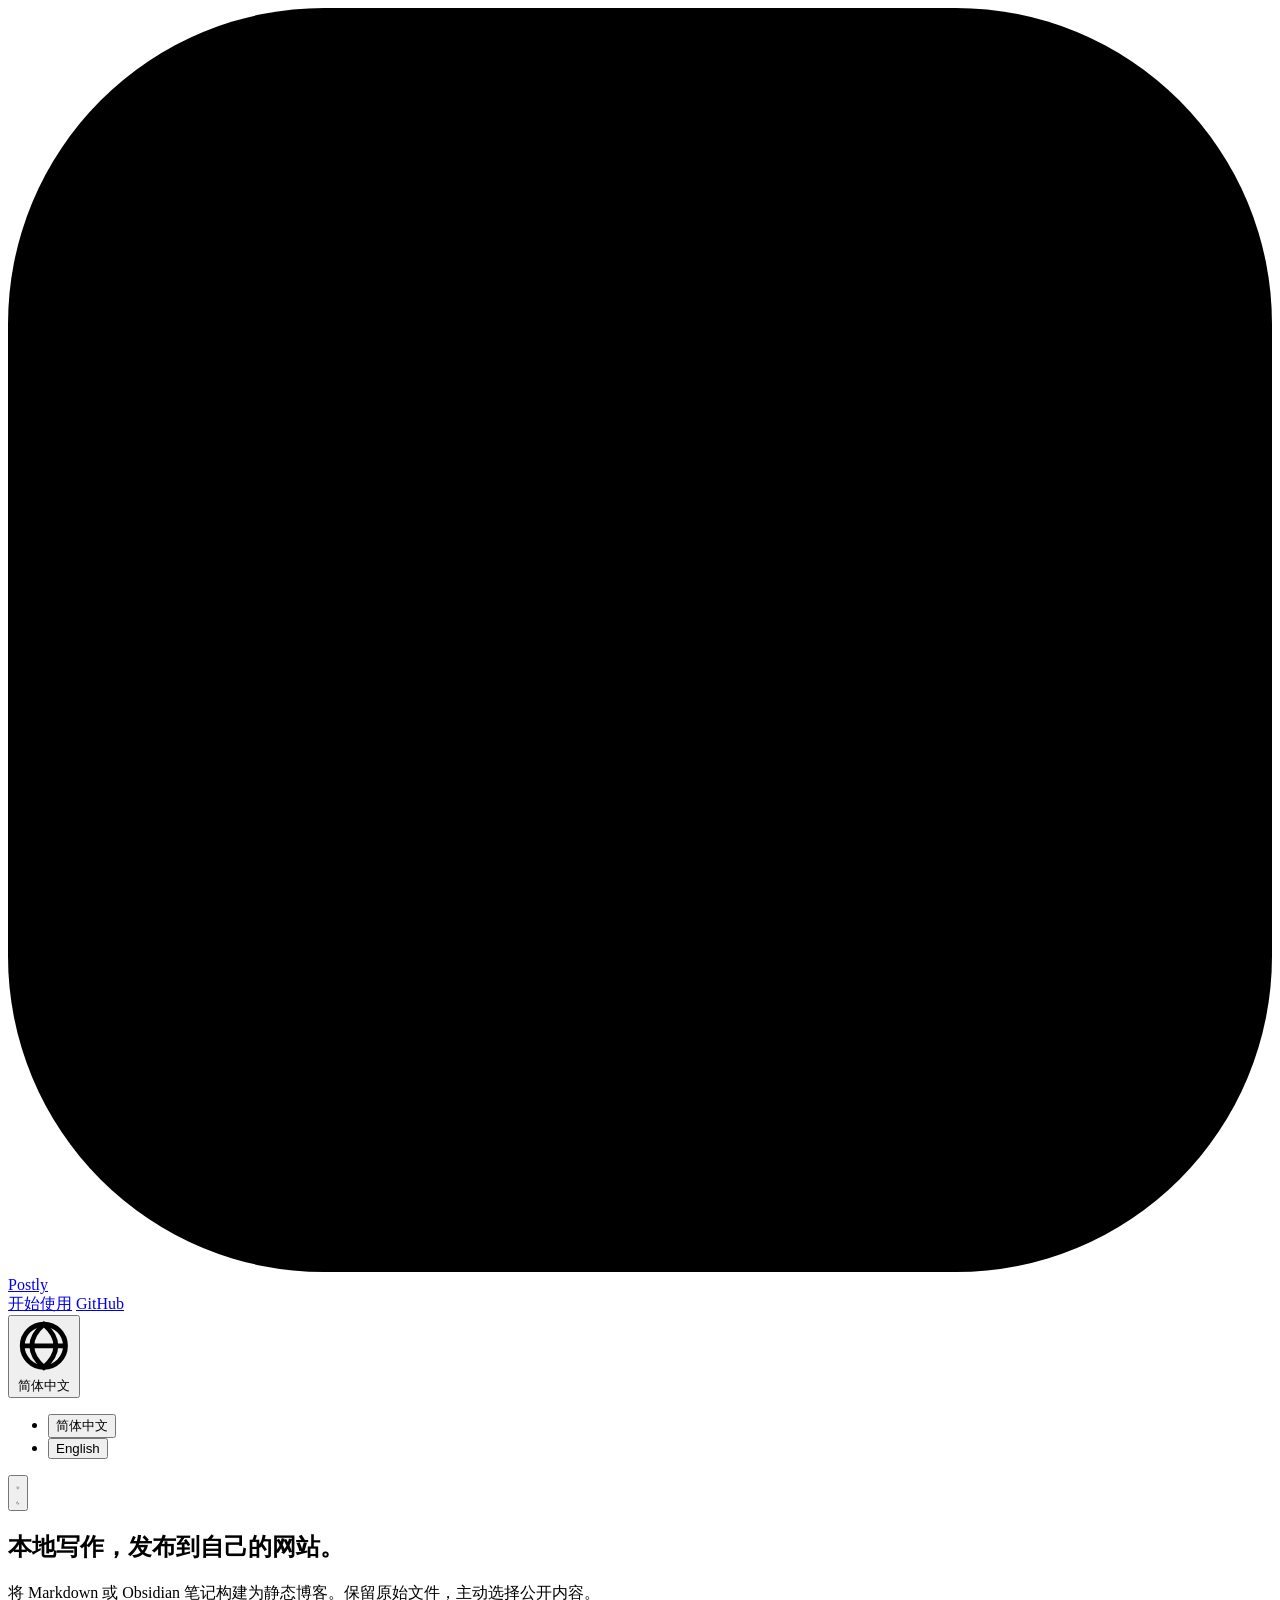
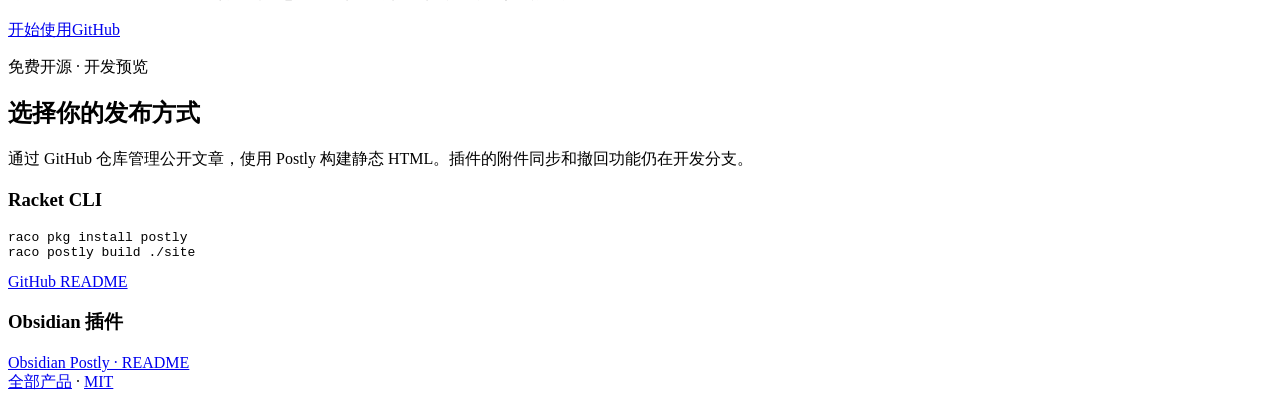
==== docs/index.html @ 6f76ee5c "Add Postly product site: docs/index.html" ====
<!doctype html>
<html lang="zh-CN" data-kit-id="postly"><head><meta charset="utf-8"><meta name="viewport" content="width=device-width,initial-scale=1"><title>Postly — Markdown publishing</title><meta name="description" content="A free, open-source static blog engine and Obsidian publishing workflow."><link rel="canonical" href="https://postly.jrtx.site/"><script>(function(){var t;try{t=localStorage.getItem('postly-theme')}catch(e){}document.documentElement.dataset.theme=t==='dark'||t==='light'?t:matchMedia('(prefers-color-scheme: dark)').matches?'dark':'light'})()</script><link rel="stylesheet" href="https://jrtx.site/family.css"><script defer src="https://jrtx.site/family.js"></script></head><body>
<header class="kit-nav">
        <div class="kit-container kit-nav-inner">
            <a class="kit-brand" href="/">
                <svg class="kit-brand-mark" viewBox="0 0 24 24" fill="var(--kit-accent)"><rect width="24" height="24" rx="6" /></svg>
                <span data-i18n="nav.brand">Postly</span>
            </a>
            <nav class="kit-nav-links">
                
                
                <a href="#start" data-i18n="nav.start">开始使用</a>
                <a href="https://github.com/turlamai/postly" >GitHub</a>
            </nav>
            <div class="kit-nav-actions">
                <div class="kit-lang">
                    <button class="kit-lang-btn" type="button" aria-haspopup="true" aria-expanded="false">
                        <svg viewBox="0 0 16 16" fill="none" stroke="currentColor" stroke-width="1.4"><circle cx="8" cy="8" r="6.2" /><path d="M1.8 8h12.4M8 1.8c-4.6 4-4.6 8.4 0 12.4 4.6-4 4.6-8.4 0-12.4z" /></svg>
                        <span class="kit-lang-current">简体中文</span>
                    </button>
                    <ul class="kit-lang-menu">
                        <li><button type="button" data-kit-lang="zh">简体中文</button></li>
                        <li><button type="button" data-kit-lang="en">English</button></li>
                    </ul>
                </div>
                <button class="kit-icon-btn kit-theme-toggle" type="button" aria-pressed="false" aria-label="Theme">
                    <svg class="kit-icon-sun" viewBox="0 0 20 20" fill="none" stroke="currentColor" stroke-width="1.5"><circle cx="10" cy="10" r="4" /><path d="M10 1.5v2M10 16.5v2M1.5 10h2M16.5 10h2M4 4l1.4 1.4M14.6 14.6L16 16M16 4l-1.4 1.4M5.4 14.6L4 16" /></svg>
                    <svg class="kit-icon-moon" viewBox="0 0 20 20" fill="none" stroke="currentColor" stroke-width="1.5"><path d="M16.5 12.2A7 7 0 0 1 7.8 3.5a7 7 0 1 0 8.7 8.7z" /></svg>
                </button>
            </div>
        </div>
    </header>
<main><section class="kit-hero"><div class="kit-container"><h1 data-i18n="hero.h1">本地写作，发布到自己的网站。</h1><p class="kit-lead" data-i18n="hero.lead">将 Markdown 或 Obsidian 笔记构建为静态博客。保留原始文件，主动选择公开内容。</p><div class="kit-btn-row"><a class="kit-btn kit-btn--primary" href="#start" data-i18n="nav.start">开始使用</a><a class="kit-btn kit-btn--secondary" href="https://github.com/turlamai/postly">GitHub</a></div><p class="kit-hero-meta" data-i18n="hero.badge">免费开源 · 开发预览</p></div></section>
<section class="kit-section" id="start"><div class="kit-container"><h2 class="kit-h2" data-i18n="start.title">选择你的发布方式</h2><p class="kit-lead" data-i18n="start.body">通过 GitHub 仓库管理公开文章，使用 Postly 构建静态 HTML。插件的附件同步和撤回功能仍在开发分支。</p><div class="kit-grid kit-grid--2"><div class="kit-card"><h3 data-i18n="start.cli">Racket CLI</h3><pre><code>raco pkg install postly
raco postly build ./site</code></pre><a href="https://github.com/turlamai/postly#readme">GitHub README</a></div><div class="kit-card"><h3 data-i18n="start.plugin">Obsidian 插件</h3><a href="https://github.com/turlamai/obsidian-postly#readme">Obsidian Postly · README</a></div></div></div></section></main>
<footer class="kit-footer"><div class="kit-container"><a href="https://jrtx.site/" data-i18n="footer.portal">全部产品</a> · <a href="https://github.com/turlamai/postly/blob/main/LICENSE">MIT</a></div></footer><script type="application/json" id="kit-i18n">{"zh":{"nav.brand":"Postly","nav.start":"开始使用","hero.h1":"本地写作，发布到自己的网站。","hero.lead":"将 Markdown 或 Obsidian 笔记构建为静态博客。保留原始文件，主动选择公开内容。","hero.badge":"免费开源 · 开发预览","start.title":"选择你的发布方式","start.cli":"Racket CLI","start.plugin":"Obsidian 插件","start.body":"通过 GitHub 仓库管理公开文章，使用 Postly 构建静态 HTML。插件的附件同步和撤回功能仍在开发分支。","footer.portal":"全部产品"},"en":{"nav.brand":"Postly","nav.start":"Get started","hero.h1":"Write locally. Publish to your own site.","hero.lead":"Build a static blog from Markdown or Obsidian notes. Keep your source files and choose what to publish.","hero.badge":"Free and open source · Development preview","start.title":"Choose your publishing workflow","start.cli":"Racket CLI","start.plugin":"Obsidian plugin","start.body":"Manage public articles in a GitHub repository and build static HTML with Postly. Attachment sync and withdrawal are still in development branches.","footer.portal":"All products"}}</script></body></html>
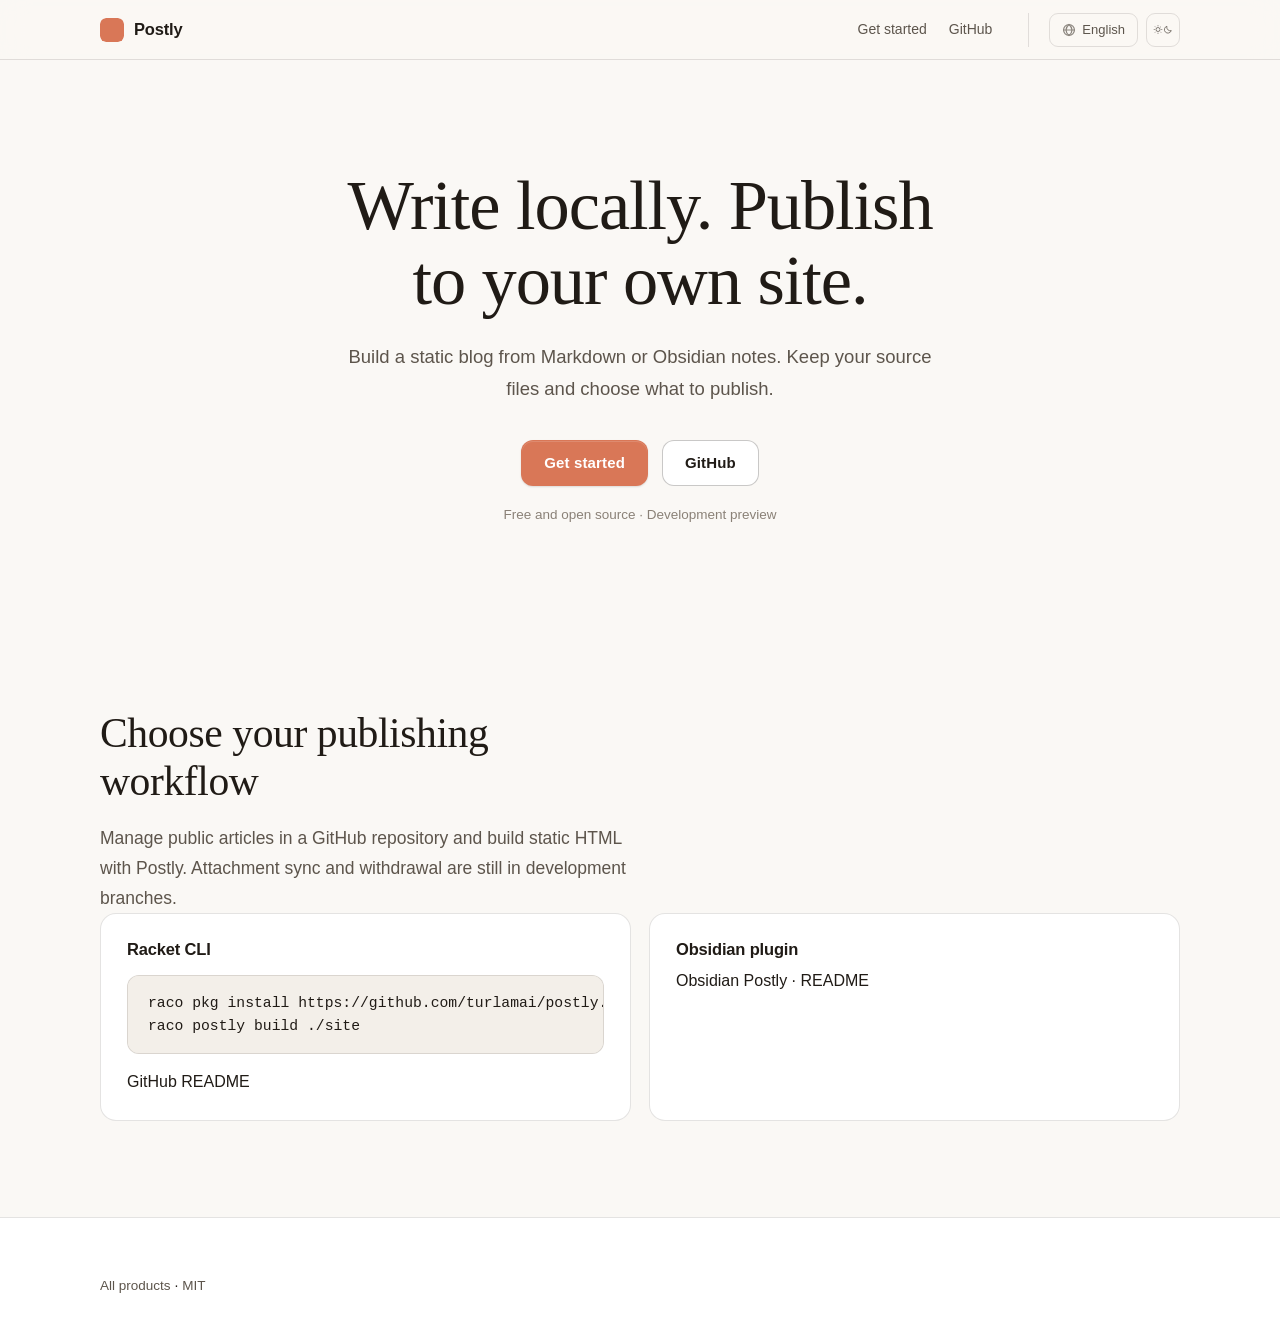
==== commit a9793a77: "Use repository install command and local shared assets" ====
--- a/docs/index.html
+++ b/docs/index.html
@@ -1,5 +1,5 @@
 <!doctype html>
-<html lang="zh-CN" data-kit-id="postly"><head><meta charset="utf-8"><meta name="viewport" content="width=device-width,initial-scale=1"><title>Postly — Markdown publishing</title><meta name="description" content="A free, open-source static blog engine and Obsidian publishing workflow."><link rel="canonical" href="https://postly.jrtx.site/"><script>(function(){var t;try{t=localStorage.getItem('postly-theme')}catch(e){}document.documentElement.dataset.theme=t==='dark'||t==='light'?t:matchMedia('(prefers-color-scheme: dark)').matches?'dark':'light'})()</script><link rel="stylesheet" href="https://jrtx.site/family.css"><script defer src="https://jrtx.site/family.js"></script></head><body>
+<html lang="zh-CN" data-kit-id="postly"><head><meta charset="utf-8"><meta name="viewport" content="width=device-width,initial-scale=1"><title>Postly — Markdown publishing</title><meta name="description" content="A free, open-source static blog engine and Obsidian publishing workflow."><link rel="canonical" href="https://postly.jrtx.site/"><script>(function(){var t;try{t=localStorage.getItem('postly-theme')}catch(e){}document.documentElement.dataset.theme=t==='dark'||t==='light'?t:matchMedia('(prefers-color-scheme: dark)').matches?'dark':'light'})()</script><link rel="stylesheet" href="family.css"><script defer src="family.js"></script></head><body>
 <header class="kit-nav">
         <div class="kit-container kit-nav-inner">
             <a class="kit-brand" href="/">
@@ -31,6 +31,6 @@
         </div>
     </header>
 <main><section class="kit-hero"><div class="kit-container"><h1 data-i18n="hero.h1">本地写作，发布到自己的网站。</h1><p class="kit-lead" data-i18n="hero.lead">将 Markdown 或 Obsidian 笔记构建为静态博客。保留原始文件，主动选择公开内容。</p><div class="kit-btn-row"><a class="kit-btn kit-btn--primary" href="#start" data-i18n="nav.start">开始使用</a><a class="kit-btn kit-btn--secondary" href="https://github.com/turlamai/postly">GitHub</a></div><p class="kit-hero-meta" data-i18n="hero.badge">免费开源 · 开发预览</p></div></section>
-<section class="kit-section" id="start"><div class="kit-container"><h2 class="kit-h2" data-i18n="start.title">选择你的发布方式</h2><p class="kit-lead" data-i18n="start.body">通过 GitHub 仓库管理公开文章，使用 Postly 构建静态 HTML。插件的附件同步和撤回功能仍在开发分支。</p><div class="kit-grid kit-grid--2"><div class="kit-card"><h3 data-i18n="start.cli">Racket CLI</h3><pre><code>raco pkg install postly
+<section class="kit-section" id="start"><div class="kit-container"><h2 class="kit-h2" data-i18n="start.title">选择你的发布方式</h2><p class="kit-lead" data-i18n="start.body">通过 GitHub 仓库管理公开文章，使用 Postly 构建静态 HTML。插件的附件同步和撤回功能仍在开发分支。</p><div class="kit-grid kit-grid--2"><div class="kit-card"><h3 data-i18n="start.cli">Racket CLI</h3><pre><code>raco pkg install https://github.com/turlamai/postly.git
 raco postly build ./site</code></pre><a href="https://github.com/turlamai/postly#readme">GitHub README</a></div><div class="kit-card"><h3 data-i18n="start.plugin">Obsidian 插件</h3><a href="https://github.com/turlamai/obsidian-postly#readme">Obsidian Postly · README</a></div></div></div></section></main>
 <footer class="kit-footer"><div class="kit-container"><a href="https://jrtx.site/" data-i18n="footer.portal">全部产品</a> · <a href="https://github.com/turlamai/postly/blob/main/LICENSE">MIT</a></div></footer><script type="application/json" id="kit-i18n">{"zh":{"nav.brand":"Postly","nav.start":"开始使用","hero.h1":"本地写作，发布到自己的网站。","hero.lead":"将 Markdown 或 Obsidian 笔记构建为静态博客。保留原始文件，主动选择公开内容。","hero.badge":"免费开源 · 开发预览","start.title":"选择你的发布方式","start.cli":"Racket CLI","start.plugin":"Obsidian 插件","start.body":"通过 GitHub 仓库管理公开文章，使用 Postly 构建静态 HTML。插件的附件同步和撤回功能仍在开发分支。","footer.portal":"全部产品"},"en":{"nav.brand":"Postly","nav.start":"Get started","hero.h1":"Write locally. Publish to your own site.","hero.lead":"Build a static blog from Markdown or Obsidian notes. Keep your source files and choose what to publish.","hero.badge":"Free and open source · Development preview","start.title":"Choose your publishing workflow","start.cli":"Racket CLI","start.plugin":"Obsidian plugin","start.body":"Manage public articles in a GitHub repository and build static HTML with Postly. Attachment sync and withdrawal are still in development branches.","footer.portal":"All products"}}</script></body></html>
--- a/docs/family.css
+++ b/docs/family.css
@@ -0,0 +1,733 @@
+/* ============================================================
+   site-kit family.css — jrtx.site family design system
+   Single source of truth: github.com/turlamai/site-kit
+   Version stamp is prepended by sync.sh; do not edit per-site.
+   ============================================================ */
+
+/* ---------- Tokens ---------- */
+:root {
+    /* Family accent: one terracotta for the whole family. */
+    --kit-accent: #D97757;
+    --kit-accent-hover: #C25F3D;
+    --kit-accent-strong: #A94E31;
+    --kit-accent-soft: rgba(217, 119, 87, 0.12);
+    --kit-accent-soft-strong: rgba(217, 119, 87, 0.22);
+    --kit-on-accent: #FFFFFF;
+
+    /* Warm neutrals, light theme (html[data-theme="light"] is the default). */
+    --kit-bg: #FAF8F5;
+    --kit-bg-elevated: #FFFFFF;
+    --kit-surface: #F3EFE9;
+    --kit-surface-2: #ECE6DD;
+    --kit-text: #201B16;
+    --kit-text-2: #5D554C;
+    --kit-text-3: #8A8177;
+    --kit-border: rgba(32, 27, 22, 0.12);
+    --kit-border-strong: rgba(32, 27, 22, 0.24);
+    --kit-shadow: 0 1px 2px rgba(32, 27, 22, 0.05), 0 8px 24px rgba(32, 27, 22, 0.07);
+    --kit-shadow-lift: 0 2px 4px rgba(32, 27, 22, 0.06), 0 16px 40px rgba(32, 27, 22, 0.12);
+
+    --kit-font-display: "Newsreader", "Songti SC", "Noto Serif SC", Georgia, serif;
+    --kit-font-sans: "Inter", -apple-system, BlinkMacSystemFont, "Segoe UI",
+        "PingFang SC", "Hiragino Sans GB", "Microsoft YaHei", "Noto Sans CJK SC", sans-serif;
+    --kit-font-mono: ui-monospace, "SF Mono", "Cascadia Code", "JetBrains Mono",
+        Consolas, "Liberation Mono", monospace;
+
+    --kit-radius-s: 8px;
+    --kit-radius-m: 12px;
+    --kit-radius-l: 16px;
+    --kit-nav-height: 60px;
+    --kit-content-width: 1080px;
+    --kit-prose-width: 720px;
+}
+
+html[data-theme="dark"] {
+    --kit-accent: #E08A6B;
+    --kit-accent-hover: #E89E82;
+    --kit-accent-strong: #D97757;
+    --kit-accent-soft: rgba(224, 138, 107, 0.14);
+    --kit-accent-soft-strong: rgba(224, 138, 107, 0.26);
+    --kit-on-accent: #1D120C;
+
+    --kit-bg: #16120F;
+    --kit-bg-elevated: #1F1A16;
+    --kit-surface: #262019;
+    --kit-surface-2: #2E2721;
+    --kit-text: #F1ECE5;
+    --kit-text-2: #A89F93;
+    --kit-text-3: #7A7166;
+    --kit-border: rgba(241, 236, 229, 0.13);
+    --kit-border-strong: rgba(241, 236, 229, 0.26);
+    --kit-shadow: 0 1px 2px rgba(0, 0, 0, 0.4), 0 8px 24px rgba(0, 0, 0, 0.35);
+    --kit-shadow-lift: 0 2px 4px rgba(0, 0, 0, 0.4), 0 16px 40px rgba(0, 0, 0, 0.5);
+}
+
+/* ---------- Reset & base ---------- */
+*, *::before, *::after { box-sizing: border-box; }
+
+/* Component display declarations (kit-btn etc.) beat the UA [hidden] rule;
+   language blocks and other hidden content rely on this staying absolute. */
+[hidden] { display: none !important; }
+
+html {
+    -webkit-text-size-adjust: 100%;
+    scroll-behavior: smooth;
+    scroll-padding-top: calc(var(--kit-nav-height) + 16px);
+}
+
+body {
+    margin: 0;
+    font-family: var(--kit-font-sans);
+    font-size: 16px;
+    line-height: 1.65;
+    color: var(--kit-text);
+    background: var(--kit-bg);
+    -webkit-font-smoothing: antialiased;
+    text-rendering: optimizeLegibility;
+}
+
+/* Family-wide link policy: never the browser-default blue underline.
+   Inline links inherit text color and gain an accent underline on hover;
+   navigation and button links are styled by their components. */
+a {
+    color: inherit;
+    text-decoration: none;
+    transition: color 0.15s ease;
+}
+a:hover { color: var(--kit-accent); }
+.prose a, .kit-rich a {
+    color: var(--kit-accent-strong);
+    text-decoration: underline;
+    text-decoration-color: var(--kit-accent-soft-strong);
+    text-underline-offset: 3px;
+    text-decoration-thickness: 1.5px;
+}
+.prose a:hover, .kit-rich a:hover { text-decoration-color: currentColor; }
+
+img, svg, video { max-width: 100%; height: auto; display: block; }
+
+h1, h2, h3, h4 { margin: 0; font-weight: 600; line-height: 1.2; }
+p { margin: 0; }
+
+code, pre, kbd {
+    font-family: var(--kit-font-mono);
+    font-size: 0.92em;
+}
+
+pre {
+    background: var(--kit-surface);
+    border: 1px solid var(--kit-border);
+    border-radius: var(--kit-radius-m);
+    padding: 16px 20px;
+    overflow-x: auto;
+    line-height: 1.55;
+}
+pre code { background: none; padding: 0; font-size: 1em; }
+code {
+    background: var(--kit-surface);
+    border-radius: 5px;
+    padding: 0.15em 0.4em;
+}
+
+::selection { background: var(--kit-accent-soft-strong); }
+
+:focus-visible {
+    outline: 2px solid var(--kit-accent);
+    outline-offset: 2px;
+    border-radius: 4px;
+}
+
+@media (prefers-reduced-motion: reduce) {
+    html { scroll-behavior: auto; }
+    *, *::before, *::after {
+        animation-duration: 0.01ms !important;
+        transition-duration: 0.01ms !important;
+    }
+}
+
+/* ---------- Layout primitives ---------- */
+.kit-container {
+    width: min(var(--kit-content-width), 100% - 48px);
+    margin-inline: auto;
+}
+
+.kit-section { padding: 96px 0; }
+.kit-section--tight { padding: 64px 0; }
+@media (max-width: 720px) {
+    .kit-section { padding: 64px 0; }
+    .kit-section--tight { padding: 48px 0; }
+}
+
+.kit-section--alt {
+    background: var(--kit-bg-elevated);
+    border-block: 1px solid var(--kit-border);
+}
+
+/* Section header: eyebrow + display title + lead */
+.kit-kicker {
+    display: block;
+    font-size: 12.5px;
+    font-weight: 600;
+    letter-spacing: 0.09em;
+    text-transform: uppercase;
+    color: var(--kit-accent-strong);
+    margin-bottom: 14px;
+}
+html[data-theme="dark"] .kit-kicker { color: var(--kit-accent); }
+
+.kit-h2 {
+    font-family: var(--kit-font-display);
+    font-size: clamp(1.9rem, 3.6vw, 2.6rem);
+    font-weight: 500;
+    letter-spacing: -0.01em;
+    line-height: 1.15;
+    max-width: 22ch;
+}
+
+.kit-lead {
+    margin-top: 18px;
+    font-size: 17.5px;
+    line-height: 1.7;
+    color: var(--kit-text-2);
+    max-width: 56ch;
+}
+
+/* ---------- Navigation ---------- */
+.kit-nav {
+    position: sticky;
+    top: 0;
+    z-index: 50;
+    height: var(--kit-nav-height);
+    background: color-mix(in srgb, var(--kit-bg) 82%, transparent);
+    -webkit-backdrop-filter: saturate(1.4) blur(14px);
+    backdrop-filter: saturate(1.4) blur(14px);
+    border-bottom: 1px solid var(--kit-border);
+}
+.kit-nav-inner {
+    height: 100%;
+    display: flex;
+    align-items: center;
+    gap: 28px;
+}
+.kit-brand {
+    display: flex;
+    align-items: center;
+    gap: 10px;
+    font-weight: 650;
+    font-size: 16.5px;
+    letter-spacing: -0.01em;
+    color: var(--kit-text);
+}
+.kit-brand:hover { color: var(--kit-text); }
+.kit-brand-mark {
+    width: 24px;
+    height: 24px;
+    border-radius: 6px;
+    flex: none;
+}
+.kit-nav-links {
+    display: flex;
+    align-items: center;
+    gap: 22px;
+    margin-left: auto;
+}
+.kit-nav-links a {
+    font-size: 14px;
+    font-weight: 500;
+    color: var(--kit-text-2);
+}
+.kit-nav-links a:hover { color: var(--kit-text); }
+
+.kit-nav-actions {
+    display: flex;
+    align-items: center;
+    gap: 8px;
+    margin-left: 8px;
+    padding-left: 20px;
+    border-left: 1px solid var(--kit-border);
+}
+
+/* Nav links fold below 860px: the full desktop nav (brand + links + actions)
+   does not fit tablet widths, and 760px left a gap where wide navs overflowed. */
+@media (max-width: 860px) {
+    .kit-nav-links { display: none; }
+}
+@media (max-width: 760px) {
+    .kit-nav-actions { margin-left: auto; padding-left: 0; border-left: none; }
+}
+
+/* Icon buttons in nav (theme toggle, GitHub) */
+.kit-icon-btn {
+    display: inline-flex;
+    align-items: center;
+    justify-content: center;
+    width: 34px;
+    height: 34px;
+    border: 1px solid var(--kit-border);
+    border-radius: 9px;
+    background: transparent;
+    color: var(--kit-text-2);
+    cursor: pointer;
+    transition: color 0.15s ease, border-color 0.15s ease, background 0.15s ease;
+}
+.kit-icon-btn:hover {
+    color: var(--kit-text);
+    border-color: var(--kit-border-strong);
+    background: var(--kit-surface);
+}
+.kit-icon-btn svg { width: 17px; height: 17px; }
+
+/* ---------- Language dropdown ---------- */
+.kit-lang { position: relative; }
+.kit-lang-btn {
+    display: inline-flex;
+    align-items: center;
+    gap: 6px;
+    height: 34px;
+    padding: 0 12px;
+    border: 1px solid var(--kit-border);
+    border-radius: 9px;
+    background: transparent;
+    color: var(--kit-text-2);
+    font-family: inherit;
+    font-size: 13px;
+    font-weight: 500;
+    cursor: pointer;
+    transition: color 0.15s ease, border-color 0.15s ease, background 0.15s ease;
+}
+.kit-lang-btn:hover {
+    color: var(--kit-text);
+    border-color: var(--kit-border-strong);
+    background: var(--kit-surface);
+}
+.kit-lang-btn svg { width: 14px; height: 14px; opacity: 0.7; }
+
+.kit-lang-menu {
+    position: absolute;
+    top: calc(100% + 6px);
+    right: 0;
+    min-width: 140px;
+    margin: 0;
+    padding: 6px;
+    list-style: none;
+    background: var(--kit-bg-elevated);
+    border: 1px solid var(--kit-border);
+    border-radius: var(--kit-radius-m);
+    box-shadow: var(--kit-shadow-lift);
+    display: none;
+}
+.kit-lang.kit-open .kit-lang-menu { display: block; }
+.kit-lang-menu button {
+    display: flex;
+    align-items: center;
+    justify-content: space-between;
+    gap: 12px;
+    width: 100%;
+    padding: 8px 12px;
+    border: 0;
+    border-radius: 8px;
+    background: transparent;
+    color: var(--kit-text);
+    font-family: inherit;
+    font-size: 13.5px;
+    cursor: pointer;
+}
+.kit-lang-menu button:hover { background: var(--kit-surface); }
+.kit-lang-menu button[aria-current="true"] { color: var(--kit-accent-strong); font-weight: 600; }
+html[data-theme="dark"] .kit-lang-menu button[aria-current="true"] { color: var(--kit-accent); }
+.kit-lang-menu button[aria-current="true"]::after { content: "✓"; font-size: 12px; }
+
+/* ---------- Buttons ---------- */
+.kit-btn {
+    display: inline-flex;
+    align-items: center;
+    justify-content: center;
+    gap: 9px;
+    height: 46px;
+    padding: 0 22px;
+    border-radius: var(--kit-radius-m);
+    border: 1px solid transparent;
+    font-family: inherit;
+    font-size: 15px;
+    font-weight: 600;
+    letter-spacing: 0.01em;
+    cursor: pointer;
+    transition: background 0.15s ease, border-color 0.15s ease, color 0.15s ease,
+        transform 0.15s ease, box-shadow 0.15s ease;
+    white-space: nowrap;
+}
+.kit-btn svg { width: 17px; height: 17px; }
+
+.kit-btn--primary {
+    background: var(--kit-accent);
+    color: var(--kit-on-accent);
+    box-shadow: 0 1px 2px rgba(0, 0, 0, 0.12), inset 0 1px 0 rgba(255, 255, 255, 0.14);
+}
+.kit-btn--primary:hover {
+    background: var(--kit-accent-hover);
+    color: var(--kit-on-accent);
+    transform: translateY(-1px);
+    box-shadow: 0 4px 14px var(--kit-accent-soft-strong);
+}
+.kit-btn--primary:active { transform: translateY(0); }
+
+.kit-btn--secondary {
+    background: var(--kit-bg-elevated);
+    border-color: var(--kit-border-strong);
+    color: var(--kit-text);
+}
+.kit-btn--secondary:hover {
+    border-color: var(--kit-accent);
+    color: var(--kit-accent-strong);
+    transform: translateY(-1px);
+}
+html[data-theme="dark"] .kit-btn--secondary:hover { color: var(--kit-accent); }
+
+.kit-btn--ghost {
+    background: transparent;
+    color: var(--kit-accent-strong);
+    padding: 0 10px;
+    height: 42px;
+}
+html[data-theme="dark"] .kit-btn--ghost { color: var(--kit-accent); }
+.kit-btn--ghost:hover { color: var(--kit-accent-hover); }
+.kit-btn--ghost .kit-btn-arrow { transition: transform 0.15s ease; }
+.kit-btn--ghost:hover .kit-btn-arrow { transform: translateX(3px); }
+
+.kit-btn-row {
+    display: flex;
+    align-items: center;
+    flex-wrap: wrap;
+    gap: 14px;
+}
+
+/* ---------- Download split-button + platform menu ---------- */
+.kit-dl { position: relative; display: inline-flex; }
+.kit-dl .kit-btn--primary { border-top-right-radius: 0; border-bottom-right-radius: 0; }
+.kit-dl-caret {
+    display: inline-flex;
+    align-items: center;
+    justify-content: center;
+    width: 34px;
+    height: 46px;
+    margin-left: -1px;
+    border: 0;
+    border-radius: 0 var(--kit-radius-m) var(--kit-radius-m) 0;
+    background: var(--kit-accent);
+    color: var(--kit-on-accent);
+    cursor: pointer;
+    transition: background 0.15s ease;
+}
+.kit-dl-caret:hover { background: var(--kit-accent-hover); }
+.kit-dl-caret svg { width: 14px; height: 14px; }
+
+.kit-dl-menu {
+    position: absolute;
+    top: calc(100% + 8px);
+    left: 0;
+    min-width: 280px;
+    margin: 0;
+    padding: 6px;
+    list-style: none;
+    background: var(--kit-bg-elevated);
+    border: 1px solid var(--kit-border);
+    border-radius: var(--kit-radius-l);
+    box-shadow: var(--kit-shadow-lift);
+    display: none;
+    z-index: 40;
+}
+.kit-dl.kit-open .kit-dl-menu { display: block; }
+.kit-dl-menu a {
+    display: flex;
+    align-items: center;
+    gap: 12px;
+    padding: 10px 14px;
+    border-radius: 10px;
+    color: var(--kit-text);
+}
+.kit-dl-menu a:hover { background: var(--kit-surface); color: var(--kit-text); }
+.kit-dl-menu .kit-dl-os { font-weight: 600; font-size: 14px; flex: 1; }
+.kit-dl-menu .kit-dl-kind {
+    font-size: 11.5px;
+    color: var(--kit-text-3);
+    font-family: var(--kit-font-mono);
+}
+.kit-dl-menu .kit-dl-note {
+    padding: 8px 14px 6px;
+    font-size: 12px;
+    color: var(--kit-text-3);
+    border-top: 1px solid var(--kit-border);
+    margin-top: 6px;
+}
+
+/* ---------- Hero ---------- */
+.kit-hero {
+    padding: 108px 0 88px;
+    text-align: center;
+    position: relative;
+}
+@media (max-width: 720px) { .kit-hero { padding: 72px 0 56px; } }
+
+.kit-hero .kit-eyebrow {
+    display: inline-flex;
+    align-items: center;
+    gap: 8px;
+    font-size: 13px;
+    font-weight: 600;
+    letter-spacing: 0.05em;
+    color: var(--kit-accent-strong);
+    background: var(--kit-accent-soft);
+    border: 1px solid var(--kit-accent-soft-strong);
+    border-radius: 999px;
+    padding: 7px 16px;
+    margin-bottom: 28px;
+}
+html[data-theme="dark"] .kit-hero .kit-eyebrow { color: var(--kit-accent); }
+
+.kit-hero h1 {
+    font-family: var(--kit-font-display);
+    font-size: clamp(2.7rem, 6.4vw, 4.4rem);
+    font-weight: 500;
+    letter-spacing: -0.015em;
+    line-height: 1.06;
+    margin-inline: auto;
+    max-width: 18ch;
+    text-wrap: balance;
+}
+
+.kit-hero .kit-lead {
+    margin: 24px auto 0;
+    font-size: 18.5px;
+    max-width: 58ch;
+    text-wrap: pretty;
+}
+
+.kit-hero .kit-btn-row { justify-content: center; margin-top: 36px; }
+
+.kit-hero .kit-hero-meta {
+    margin-top: 18px;
+    font-size: 13.5px;
+    color: var(--kit-text-3);
+}
+
+/* ---------- Feature grid & cards ---------- */
+.kit-grid {
+    display: grid;
+    grid-template-columns: repeat(auto-fit, minmax(280px, 1fr));
+    gap: 18px;
+}
+/* Grid items shrink below their content's min width; wide code blocks
+   inside cards scroll instead of stretching the track. */
+.kit-grid > * { min-width: 0; }
+.kit-grid--3 { grid-template-columns: repeat(3, 1fr); }
+.kit-grid--2 { grid-template-columns: repeat(2, 1fr); }
+@media (max-width: 960px) {
+    .kit-grid--3, .kit-grid--2 { grid-template-columns: repeat(2, 1fr); }
+}
+@media (max-width: 640px) {
+    .kit-grid--3, .kit-grid--2 { grid-template-columns: 1fr; }
+}
+
+.kit-card {
+    background: var(--kit-bg-elevated);
+    border: 1px solid var(--kit-border);
+    border-radius: var(--kit-radius-l);
+    padding: 26px 26px 24px;
+    transition: box-shadow 0.2s ease, transform 0.2s ease, border-color 0.2s ease;
+}
+.kit-card:hover {
+    box-shadow: var(--kit-shadow);
+    transform: translateY(-2px);
+    border-color: var(--kit-border-strong);
+}
+.kit-card h3 {
+    font-size: 16.5px;
+    font-weight: 650;
+    letter-spacing: -0.01em;
+    margin-bottom: 8px;
+}
+.kit-card p {
+    font-size: 14.5px;
+    line-height: 1.6;
+    color: var(--kit-text-2);
+}
+.kit-card-icon {
+    display: inline-flex;
+    align-items: center;
+    justify-content: center;
+    width: 40px;
+    height: 40px;
+    border-radius: 11px;
+    background: var(--kit-accent-soft);
+    color: var(--kit-accent-strong);
+    margin-bottom: 16px;
+}
+html[data-theme="dark"] .kit-card-icon { color: var(--kit-accent); }
+.kit-card-icon svg { width: 20px; height: 20px; }
+
+/* ---------- Platform chips ---------- */
+.kit-platforms {
+    display: flex;
+    flex-wrap: wrap;
+    gap: 12px;
+}
+.kit-platform-chip {
+    display: inline-flex;
+    align-items: center;
+    gap: 10px;
+    padding: 12px 20px;
+    border: 1px solid var(--kit-border);
+    border-radius: var(--kit-radius-m);
+    background: var(--kit-bg-elevated);
+    font-size: 14px;
+    font-weight: 600;
+}
+.kit-platform-chip svg { width: 18px; height: 18px; color: var(--kit-text-2); }
+.kit-platform-chip small {
+    font-weight: 500;
+    color: var(--kit-text-3);
+    font-size: 12px;
+}
+
+/* ---------- Steps ---------- */
+.kit-steps {
+    display: grid;
+    grid-template-columns: repeat(auto-fit, minmax(240px, 1fr));
+    gap: 28px;
+    counter-reset: kit-step;
+}
+.kit-step { position: relative; }
+.kit-step::before {
+    counter-increment: kit-step;
+    content: counter(kit-step, decimal-leading-zero);
+    font-family: var(--kit-font-display);
+    font-size: 30px;
+    font-weight: 500;
+    color: var(--kit-accent);
+    opacity: 0.85;
+    display: block;
+    margin-bottom: 12px;
+}
+.kit-step h3 { font-size: 15.5px; font-weight: 650; margin-bottom: 6px; }
+.kit-step p { font-size: 14px; color: var(--kit-text-2); line-height: 1.6; }
+
+/* ---------- Footer ---------- */
+.kit-footer {
+    border-top: 1px solid var(--kit-border);
+    background: var(--kit-bg-elevated);
+    padding: 56px 0 40px;
+    font-size: 14px;
+}
+.kit-footer-grid {
+    display: grid;
+    grid-template-columns: 1.4fr 1fr 1fr 1fr;
+    gap: 40px;
+}
+@media (max-width: 820px) { .kit-footer-grid { grid-template-columns: 1fr 1fr; } }
+@media (max-width: 520px) { .kit-footer-grid { grid-template-columns: 1fr; } }
+
+.kit-footer .kit-brand { font-size: 15px; }
+.kit-footer-tagline {
+    margin-top: 12px;
+    color: var(--kit-text-2);
+    font-size: 13.5px;
+    line-height: 1.6;
+    max-width: 34ch;
+}
+.kit-footer h4 {
+    font-size: 12px;
+    font-weight: 600;
+    letter-spacing: 0.08em;
+    text-transform: uppercase;
+    color: var(--kit-text-3);
+    margin-bottom: 14px;
+}
+.kit-footer ul {
+    list-style: none;
+    margin: 0;
+    padding: 0;
+    display: grid;
+    gap: 9px;
+}
+.kit-footer a { color: var(--kit-text-2); font-size: 13.5px; }
+.kit-footer a:hover { color: var(--kit-accent); }
+.kit-footer-bottom {
+    margin-top: 44px;
+    padding-top: 22px;
+    border-top: 1px solid var(--kit-border);
+    display: flex;
+    flex-wrap: wrap;
+    gap: 16px;
+    align-items: center;
+    justify-content: space-between;
+    color: var(--kit-text-3);
+    font-size: 12.5px;
+}
+
+/* ---------- Prose (long-form / book pages) ---------- */
+.kit-prose {
+    max-width: var(--kit-prose-width);
+    margin-inline: auto;
+    font-size: 16.5px;
+}
+.kit-prose h1, .kit-prose h2, .kit-prose h3 {
+    font-family: var(--kit-font-display);
+    font-weight: 500;
+    letter-spacing: -0.01em;
+    margin: 1.8em 0 0.6em;
+}
+.kit-prose h1 { font-size: 2.2rem; }
+.kit-prose h2 { font-size: 1.7rem; }
+.kit-prose h3 { font-size: 1.3rem; }
+.kit-prose p, .kit-prose ul, .kit-prose ol { margin: 0 0 1em; color: var(--kit-text); }
+.kit-prose li { margin-bottom: 0.4em; }
+.kit-prose blockquote {
+    margin: 1.4em 0;
+    padding: 4px 20px;
+    border-left: 3px solid var(--kit-accent);
+    color: var(--kit-text-2);
+}
+
+/* ---------- Status badge (preview / license line) ---------- */
+.kit-badge {
+    display: inline-flex;
+    align-items: center;
+    gap: 7px;
+    font-size: 12.5px;
+    font-weight: 600;
+    letter-spacing: 0.02em;
+    padding: 5px 12px;
+    border-radius: 999px;
+    background: var(--kit-surface);
+    border: 1px solid var(--kit-border);
+    color: var(--kit-text-2);
+}
+.kit-badge::before {
+    content: "";
+    width: 6px;
+    height: 6px;
+    border-radius: 50%;
+    background: var(--kit-accent);
+}
+
+/* ---------- Utilities ---------- */
+.kit-text-2 { color: var(--kit-text-2); }
+.kit-text-3 { color: var(--kit-text-3); }
+.kit-mono { font-family: var(--kit-font-mono); }
+.kit-hidden { display: none !important; }
+
+/* Accent word inside a split display headline */
+.kit-accent-word { color: var(--kit-accent-strong); }
+html[data-theme="dark"] .kit-accent-word { color: var(--kit-accent); }
+
+/* Tiny metadata chip (e.g. the framework layer a product is built on) */
+.kit-chip {
+    display: inline-block;
+    font-size: 11px;
+    font-weight: 600;
+    letter-spacing: 0.02em;
+    padding: 2.5px 9px;
+    border-radius: 999px;
+    background: var(--kit-surface-2);
+    color: var(--kit-text-2);
+}
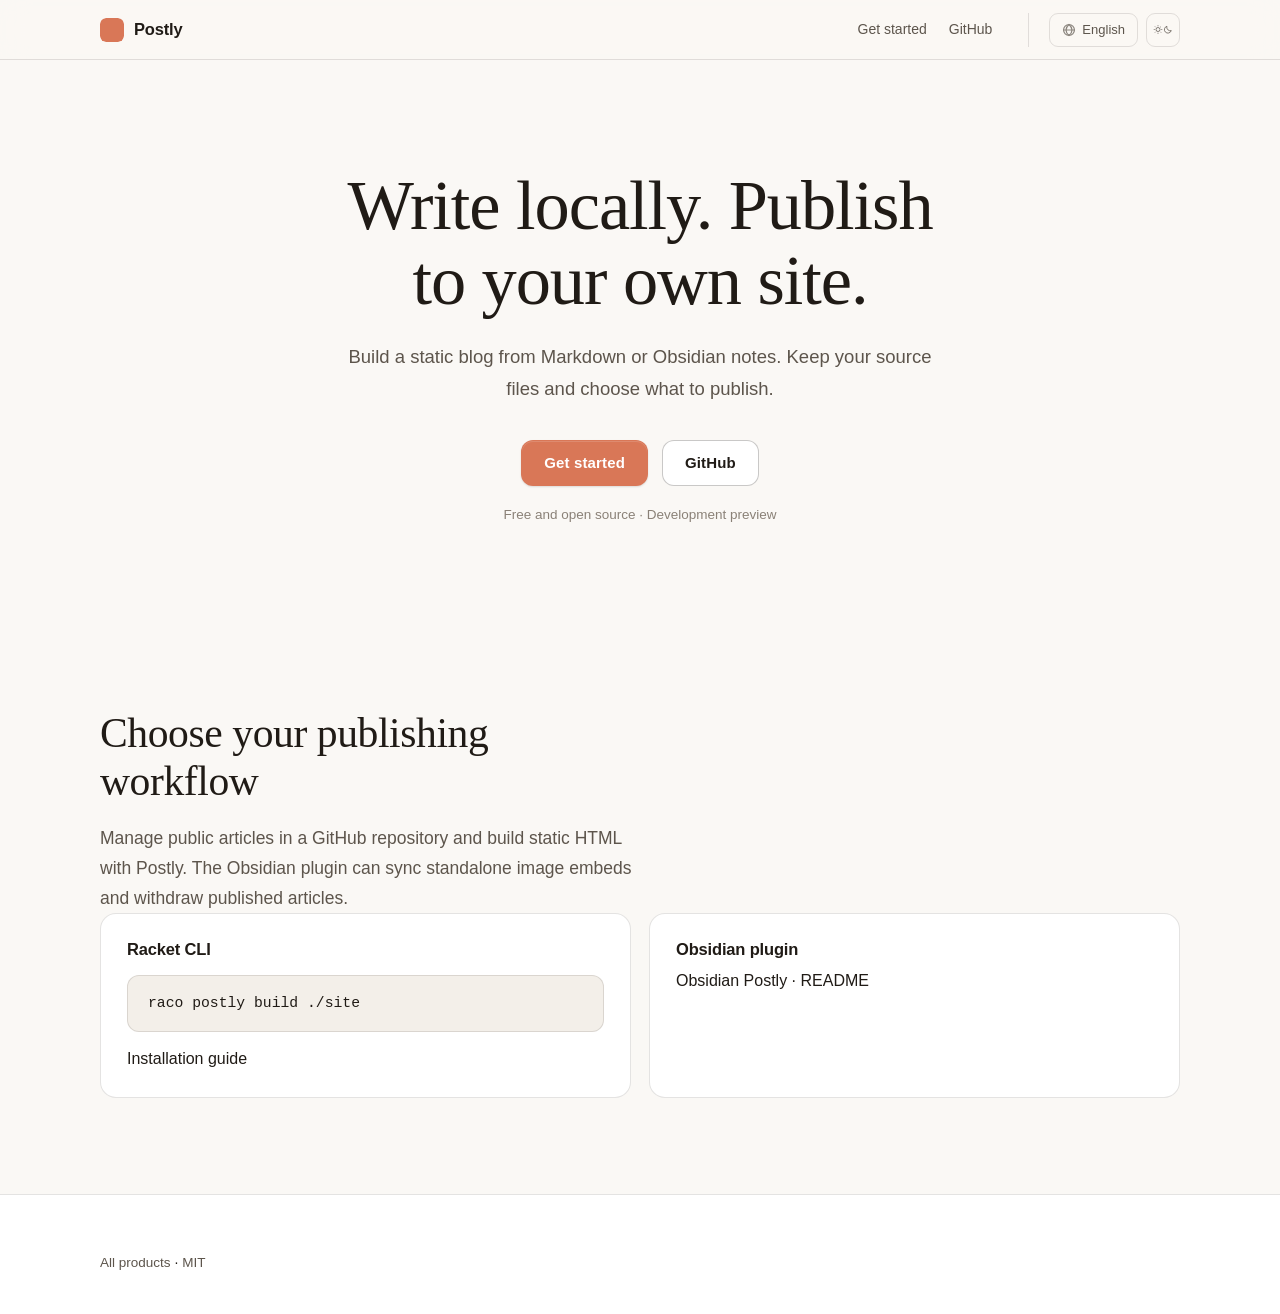
==== commit 7c212a7f: "Restore the raco command and mount previews at the site prefix" ====
--- a/docs/index.html
+++ b/docs/index.html
@@ -31,6 +31,5 @@
         </div>
     </header>
 <main><section class="kit-hero"><div class="kit-container"><h1 data-i18n="hero.h1">本地写作，发布到自己的网站。</h1><p class="kit-lead" data-i18n="hero.lead">将 Markdown 或 Obsidian 笔记构建为静态博客。保留原始文件，主动选择公开内容。</p><div class="kit-btn-row"><a class="kit-btn kit-btn--primary" href="#start" data-i18n="nav.start">开始使用</a><a class="kit-btn kit-btn--secondary" href="https://github.com/turlamai/postly">GitHub</a></div><p class="kit-hero-meta" data-i18n="hero.badge">免费开源 · 开发预览</p></div></section>
-<section class="kit-section" id="start"><div class="kit-container"><h2 class="kit-h2" data-i18n="start.title">选择你的发布方式</h2><p class="kit-lead" data-i18n="start.body">通过 GitHub 仓库管理公开文章，使用 Postly 构建静态 HTML。插件的附件同步和撤回功能仍在开发分支。</p><div class="kit-grid kit-grid--2"><div class="kit-card"><h3 data-i18n="start.cli">Racket CLI</h3><pre><code>raco pkg install https://github.com/turlamai/postly.git
-raco postly build ./site</code></pre><a href="https://github.com/turlamai/postly#readme">GitHub README</a></div><div class="kit-card"><h3 data-i18n="start.plugin">Obsidian 插件</h3><a href="https://github.com/turlamai/obsidian-postly#readme">Obsidian Postly · README</a></div></div></div></section></main>
-<footer class="kit-footer"><div class="kit-container"><a href="https://jrtx.site/" data-i18n="footer.portal">全部产品</a> · <a href="https://github.com/turlamai/postly/blob/main/LICENSE">MIT</a></div></footer><script type="application/json" id="kit-i18n">{"zh":{"nav.brand":"Postly","nav.start":"开始使用","hero.h1":"本地写作，发布到自己的网站。","hero.lead":"将 Markdown 或 Obsidian 笔记构建为静态博客。保留原始文件，主动选择公开内容。","hero.badge":"免费开源 · 开发预览","start.title":"选择你的发布方式","start.cli":"Racket CLI","start.plugin":"Obsidian 插件","start.body":"通过 GitHub 仓库管理公开文章，使用 Postly 构建静态 HTML。插件的附件同步和撤回功能仍在开发分支。","footer.portal":"全部产品"},"en":{"nav.brand":"Postly","nav.start":"Get started","hero.h1":"Write locally. Publish to your own site.","hero.lead":"Build a static blog from Markdown or Obsidian notes. Keep your source files and choose what to publish.","hero.badge":"Free and open source · Development preview","start.title":"Choose your publishing workflow","start.cli":"Racket CLI","start.plugin":"Obsidian plugin","start.body":"Manage public articles in a GitHub repository and build static HTML with Postly. Attachment sync and withdrawal are still in development branches.","footer.portal":"All products"}}</script></body></html>+<section class="kit-section" id="start"><div class="kit-container"><h2 class="kit-h2" data-i18n="start.title">选择你的发布方式</h2><p class="kit-lead" data-i18n="start.body">通过 GitHub 仓库管理公开文章，使用 Postly 构建静态 HTML。Obsidian 插件可同步独立图片嵌入，并撤回已发布的文章。</p><div class="kit-grid kit-grid--2"><div class="kit-card"><h3 data-i18n="start.cli">Racket CLI</h3><pre><code>raco postly build ./site</code></pre><a href="https://github.com/turlamai/postly#readme" data-i18n="start.install">安装指南</a></div><div class="kit-card"><h3 data-i18n="start.plugin">Obsidian 插件</h3><a href="https://github.com/turlamai/obsidian-postly#readme">Obsidian Postly · README</a></div></div></div></section></main>
+<footer class="kit-footer"><div class="kit-container"><a href="https://jrtx.site/" data-i18n="footer.portal">全部产品</a> · <a href="https://github.com/turlamai/postly/blob/main/LICENSE">MIT</a></div></footer><script type="application/json" id="kit-i18n">{"zh":{"nav.brand":"Postly","nav.start":"开始使用","hero.h1":"本地写作，发布到自己的网站。","hero.lead":"将 Markdown 或 Obsidian 笔记构建为静态博客。保留原始文件，主动选择公开内容。","hero.badge":"免费开源 · 开发预览","start.title":"选择你的发布方式","start.cli":"Racket CLI","start.install":"安装指南","start.plugin":"Obsidian 插件","start.body":"通过 GitHub 仓库管理公开文章，使用 Postly 构建静态 HTML。Obsidian 插件可同步独立图片嵌入，并撤回已发布的文章。","footer.portal":"全部产品"},"en":{"nav.brand":"Postly","nav.start":"Get started","hero.h1":"Write locally. Publish to your own site.","hero.lead":"Build a static blog from Markdown or Obsidian notes. Keep your source files and choose what to publish.","hero.badge":"Free and open source · Development preview","start.title":"Choose your publishing workflow","start.cli":"Racket CLI","start.install":"Installation guide","start.plugin":"Obsidian plugin","start.body":"Manage public articles in a GitHub repository and build static HTML with Postly. The Obsidian plugin can sync standalone image embeds and withdraw published articles.","footer.portal":"All products"}}</script></body></html>
